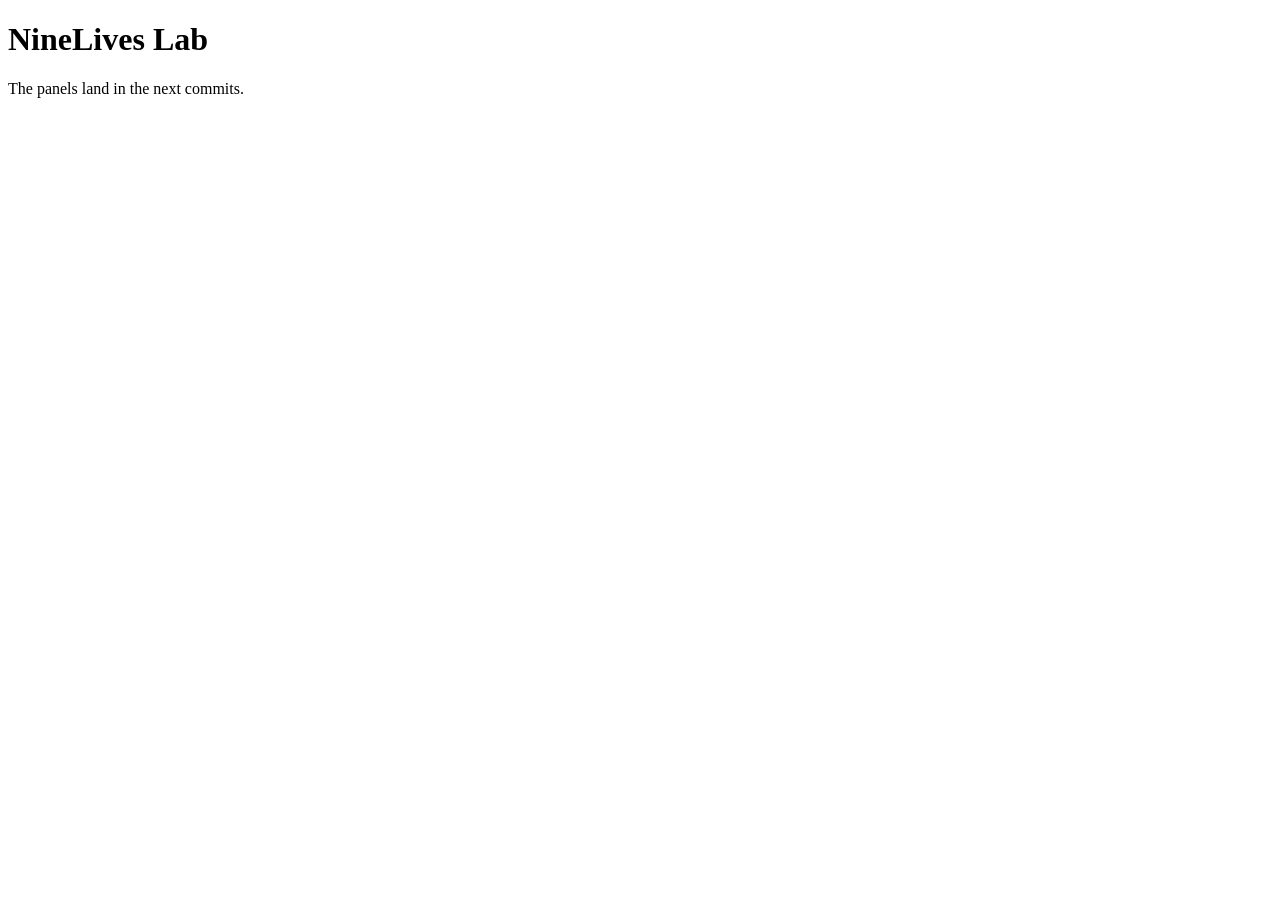
==== scripts/nlui/web/index.html @ b344335b "feat(nlui): loopback-only server with token, Host and Origin checks NineLives Lab starts here: a Go " ====
<!doctype html>
<html lang="en">
<head>
<meta charset="utf-8">
<meta name="viewport" content="width=device-width, initial-scale=1">
<title>NineLives Lab</title>
</head>
<body>
<h1>NineLives Lab</h1>
<p>The panels land in the next commits.</p>
</body>
</html>
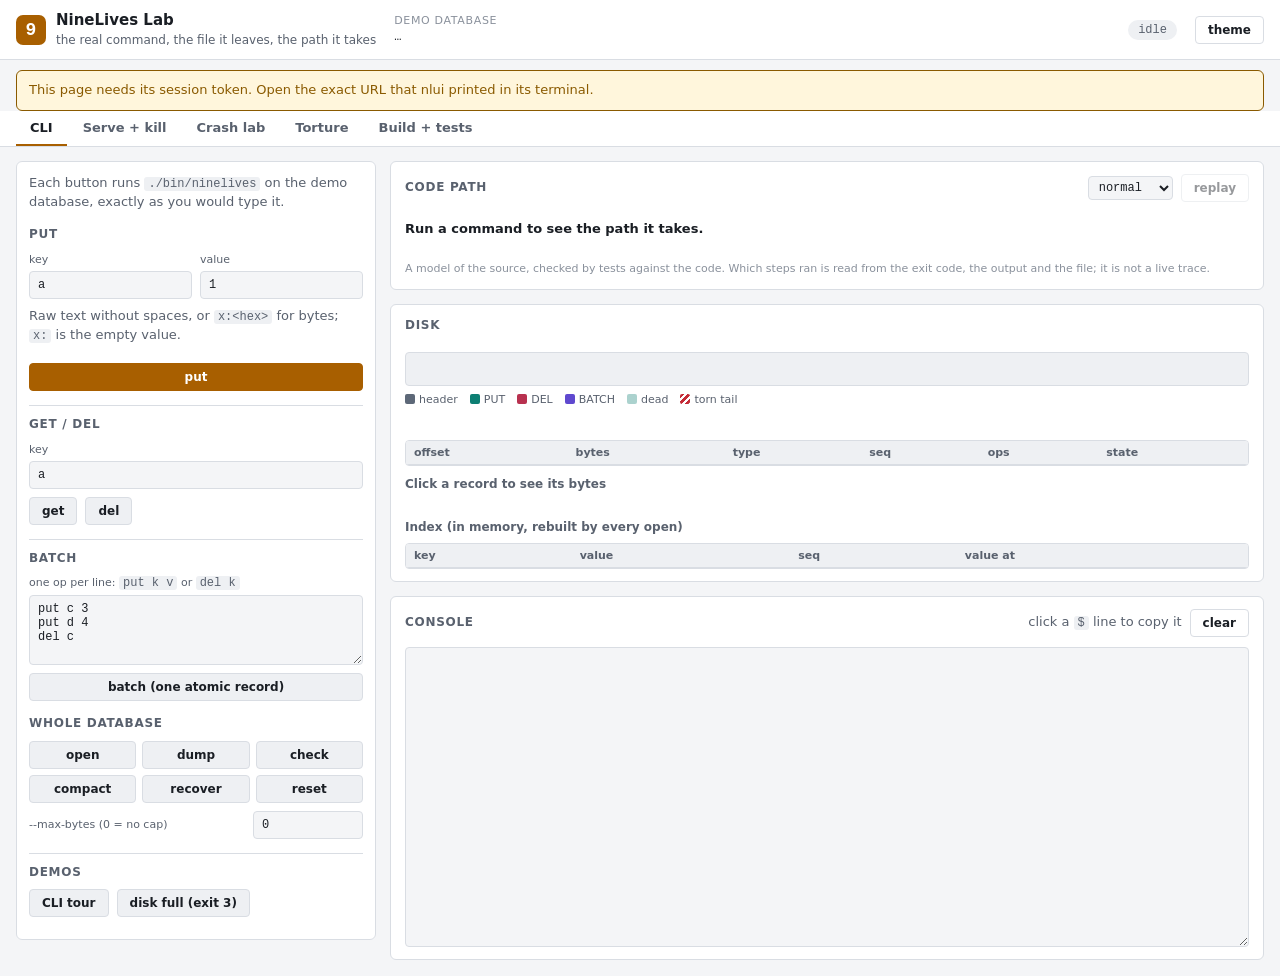
==== commit 56253273: "feat(nlui/web): the lab page: panels, code-path replay, disk view One page, plain JS and CSS, no ext" ====
--- a/scripts/nlui/web/index.html
+++ b/scripts/nlui/web/index.html
@@ -3,10 +3,263 @@
 <head>
 <meta charset="utf-8">
 <meta name="viewport" content="width=device-width, initial-scale=1">
+<meta name="color-scheme" content="light dark">
 <title>NineLives Lab</title>
+<link rel="icon" href="data:,">
+<link rel="stylesheet" href="style.css">
+<script src="app.js" defer></script>
 </head>
 <body>
-<h1>NineLives Lab</h1>
-<p>The panels land in the next commits.</p>
+<header class="top">
+  <div class="brand">
+    <span class="logo" aria-hidden="true">9</span>
+    <div>
+      <h1>NineLives Lab</h1>
+      <p>the real command, the file it leaves, the path it takes</p>
+    </div>
+  </div>
+  <div class="dbinfo">
+    <span class="label">demo database</span>
+    <code id="dbpath">…</code>
+  </div>
+  <div id="bins" class="bins" aria-label="Built binaries"></div>
+  <div class="statusbox">
+    <span id="status" class="pill" role="status" aria-live="polite">idle</span>
+    <button id="stop" class="btn danger" type="button" hidden>Stop</button>
+  </div>
+  <button id="theme" class="btn ghost" type="button" title="Switch between light and dark">theme</button>
+</header>
+
+<div id="banner" class="banner" role="alert" hidden></div>
+
+<nav class="tabs" role="tablist" aria-label="Panels">
+  <button role="tab" type="button" id="tab-cli" aria-controls="p-cli" aria-selected="true" data-stage="db">CLI</button>
+  <button role="tab" type="button" id="tab-serve" aria-controls="p-serve" aria-selected="false" tabindex="-1" data-stage="db">Serve + kill</button>
+  <button role="tab" type="button" id="tab-crash" aria-controls="p-crash" aria-selected="false" tabindex="-1" data-stage="db">Crash lab</button>
+  <button role="tab" type="button" id="tab-torture" aria-controls="p-torture" aria-selected="false" tabindex="-1" data-stage="torture">Torture</button>
+  <button role="tab" type="button" id="tab-tests" aria-controls="p-tests" aria-selected="false" tabindex="-1" data-stage="tests">Build + tests</button>
+</nav>
+
+<main class="layout">
+  <section class="controls" aria-label="Controls">
+
+    <div id="p-cli" role="tabpanel" aria-labelledby="tab-cli" class="panel">
+      <p class="hint">Each button runs <code>./bin/ninelives</code> on the demo database, exactly as you would type it.</p>
+      <form class="group" id="f-put">
+        <h2>put</h2>
+        <div class="row">
+          <label class="field"><span>key</span><input name="key" value="a" autocomplete="off" spellcheck="false" required></label>
+          <label class="field"><span>value</span><input name="value" value="1" autocomplete="off" spellcheck="false" required></label>
+        </div>
+        <p class="hint">Raw text without spaces, or <code>x:&lt;hex&gt;</code> for bytes; <code>x:</code> is the empty value.</p>
+        <button class="btn primary" data-act="put">put</button>
+      </form>
+      <form class="group" id="f-key">
+        <h2>get / del</h2>
+        <label class="field"><span>key</span><input name="key" value="a" autocomplete="off" spellcheck="false" required></label>
+        <div class="row">
+          <button class="btn" data-act="get" value="get">get</button>
+          <button class="btn" data-act="del" value="del">del</button>
+        </div>
+      </form>
+      <form class="group" id="f-batch">
+        <h2>batch</h2>
+        <label class="field"><span>one op per line: <code>put k v</code> or <code>del k</code></span>
+          <textarea name="ops" rows="4" spellcheck="false">put c 3
+put d 4
+del c</textarea></label>
+        <button class="btn" data-act="batch">batch (one atomic record)</button>
+      </form>
+      <div class="group">
+        <h2>whole database</h2>
+        <div class="grid3">
+          <button class="btn" type="button" data-act="open">open</button>
+          <button class="btn" type="button" data-act="dump">dump</button>
+          <button class="btn" type="button" data-act="check">check</button>
+          <button class="btn" type="button" data-act="compact">compact</button>
+          <button class="btn" type="button" data-act="recover">recover</button>
+          <button class="btn" type="button" data-act="reset">reset</button>
+        </div>
+        <label class="field inline"><span>--max-bytes (0 = no cap)</span><input id="maxbytes" type="number" min="0" step="1" value="0" inputmode="numeric"></label>
+      </div>
+      <div class="group">
+        <h2>demos</h2>
+        <div class="row">
+          <button class="btn" type="button" data-act="cli-tour">CLI tour</button>
+          <button class="btn" type="button" data-act="disk-full">disk full (exit 3)</button>
+        </div>
+      </div>
+    </div>
+
+    <div id="p-serve" role="tabpanel" aria-labelledby="tab-serve" class="panel" hidden>
+      <p class="hint">The judge's part: start <code>serve</code>, type requests, then kill it for real and recover.</p>
+      <div class="group">
+        <div class="row">
+          <button class="btn primary" type="button" id="serve-start" data-act="serve">start serve</button>
+          <button class="btn danger" type="button" id="serve-kill" disabled>SIGKILL</button>
+          <button class="btn" type="button" id="serve-eof" disabled>close stdin</button>
+        </div>
+        <label class="field inline"><span>--max-bytes (0 = no cap)</span><input id="serve-max" type="number" min="0" step="1" value="0" inputmode="numeric"></label>
+      </div>
+      <form class="group" id="f-serve">
+        <h2>request</h2>
+        <label class="field"><span>Enter sends, Shift+Enter adds a line (a batch block goes in one write)</span>
+          <textarea id="serve-line" rows="3" spellcheck="false" disabled>put a 1</textarea></label>
+        <div class="chips" id="serve-templates">
+          <button type="button" class="chip" data-tpl="put a 1">put</button>
+          <button type="button" class="chip" data-tpl="get a">get</button>
+          <button type="button" class="chip" data-tpl="del a">del</button>
+          <button type="button" class="chip" data-tpl="batch 2&#10;put b 2&#10;del a">batch 2</button>
+          <button type="button" class="chip" data-tpl="compact">compact</button>
+          <button type="button" class="chip" data-tpl="stats">stats</button>
+          <button type="button" class="chip" data-tpl="@1:500 put w1 hello">@1:500 prefix</button>
+        </div>
+        <button class="btn primary" id="serve-send" disabled>send</button>
+      </form>
+      <div class="group grow">
+        <h2>requests</h2>
+        <div class="tablewrap">
+          <table class="data" id="serve-reqs">
+            <thead><tr><th>op id</th><th>request</th><th>reply</th></tr></thead>
+            <tbody></tbody>
+          </table>
+        </div>
+        <button class="btn" type="button" data-act="recover" id="serve-recover">recover (open, check, dump)</button>
+      </div>
+    </div>
+
+    <div id="p-crash" role="tabpanel" aria-labelledby="tab-crash" class="panel" hidden>
+      <p class="hint">Each scenario commits <code>base 0</code>, arms <code>NINELIVES_CRASH_AT</code> so the process SIGKILLs itself at that line, then recovers. It passes if the final <code>check</code> says OK and <code>base</code> survived.</p>
+      <div class="row">
+        <button class="btn primary" type="button" id="crash-all" data-act="crash-all">run all 14</button>
+      </div>
+      <div id="crash-list" class="crashlist"></div>
+    </div>
+
+    <div id="p-torture" role="tabpanel" aria-labelledby="tab-torture" class="panel" hidden>
+      <p class="hint"><code>./bin/torture</code> SIGKILLs serve at a random millisecond, recovers, and checks the dump against its own oracle of ACKs.</p>
+      <form class="group" id="f-torture">
+        <label class="field"><span>mode</span><select name="mode" id="t-mode"></select></label>
+        <div class="row">
+          <label class="field"><span>seed (empty = random)</span><input name="seed" inputmode="numeric" autocomplete="off" placeholder="random"></label>
+          <label class="field"><span>iterations</span><input name="iters" type="number" min="1" max="100000" value="100"></label>
+        </div>
+        <label class="field inline"><span>--max-bytes (0 = mode default)</span><input name="max" type="number" min="0" value="0"></label>
+        <button class="btn primary" data-act="torture">run torture</button>
+      </form>
+      <div class="group">
+        <h2>more</h2>
+        <div class="row">
+          <button class="btn" type="button" data-act="torture-all">every mode (about 5 min)</button>
+          <button class="btn" type="button" data-act="selftest">oracle self-test</button>
+        </div>
+      </div>
+    </div>
+
+    <div id="p-tests" role="tabpanel" aria-labelledby="tab-tests" class="panel" hidden>
+      <p class="hint">The build and the Go test suites, with their real output.</p>
+      <div class="group">
+        <div class="grid2" id="tests-list"></div>
+      </div>
+    </div>
+  </section>
+
+  <section class="stage">
+    <div id="stage-db" class="stagegrid">
+      <article class="card" id="codepath" aria-labelledby="cp-title">
+        <header class="cardhead">
+          <h2 id="cp-title">Code path</h2>
+          <div class="cardtools">
+            <label class="mini"><span class="sr">animation speed</span>
+              <select id="speed">
+                <option value="380">slow</option>
+                <option value="110" selected>normal</option>
+                <option value="0">instant</option>
+              </select>
+            </label>
+            <button class="btn ghost" type="button" id="replay" disabled>replay</button>
+          </div>
+        </header>
+        <div class="steppick" id="steppick" role="listbox" aria-label="Steps of the last run"></div>
+        <p class="tracesum" id="tracesum">Run a command to see the path it takes.</p>
+        <div class="trace" id="trace"></div>
+        <p class="footnote">A model of the source, checked by tests against the code. Which steps ran is read from the exit code, the output and the file; it is not a live trace.</p>
+      </article>
+
+      <article class="card" id="disk" aria-labelledby="disk-title">
+        <header class="cardhead">
+          <h2 id="disk-title">Disk</h2>
+          <span class="muted" id="disk-when"></span>
+        </header>
+        <div class="disksum" id="disksum"></div>
+        <div class="filebar" id="filebar" aria-label="The file, byte for byte to scale"></div>
+        <div class="legend">
+          <span class="lg hdr">header</span><span class="lg put">PUT</span><span class="lg del">DEL</span><span class="lg batch">BATCH</span><span class="lg dead">dead</span><span class="lg torn">torn tail</span>
+        </div>
+        <p class="diff" id="diff"></p>
+        <div class="tablewrap records">
+          <table class="data" id="records">
+            <thead><tr><th>offset</th><th>bytes</th><th>type</th><th>seq</th><th>ops</th><th>state</th></tr></thead>
+            <tbody></tbody>
+          </table>
+        </div>
+        <section class="hex" id="hex" aria-label="Bytes of the selected record">
+          <h3 id="hex-title">Click a record to see its bytes</h3>
+          <div class="hexlegend" id="hexlegend"></div>
+          <div class="hexgrid" id="hexgrid"></div>
+        </section>
+        <h3>Index (in memory, rebuilt by every open)</h3>
+        <div class="tablewrap index">
+          <table class="data" id="index">
+            <thead><tr><th>key</th><th>value</th><th>seq</th><th>value at</th></tr></thead>
+            <tbody></tbody>
+          </table>
+        </div>
+      </article>
+    </div>
+
+    <div id="stage-torture" class="stagegrid single" hidden>
+      <article class="card" aria-labelledby="tt-title">
+        <header class="cardhead">
+          <h2 id="tt-title">Torture</h2>
+          <span class="muted" id="t-run"></span>
+        </header>
+        <div class="verdict" id="t-verdict">No run yet.</div>
+        <div class="progress" aria-hidden="true"><div class="bar" id="t-bar"></div></div>
+        <div class="tiles" id="t-tiles"></div>
+        <h3>One iteration</h3>
+        <ol class="cycle" id="t-cycle"></ol>
+        <div class="charts">
+          <figure><figcaption>acked ops per iteration</figcaption><svg id="t-acked" class="chart" viewBox="0 0 100 40" preserveAspectRatio="none" role="img" aria-label="acked ops per iteration"></svg></figure>
+          <figure><figcaption>kill delay after READY (ms)</figcaption><svg id="t-delay" class="chart" viewBox="0 0 100 40" preserveAspectRatio="none" role="img" aria-label="kill delay per iteration"></svg></figure>
+        </div>
+        <div class="tablewrap rows">
+          <table class="data" id="t-rows">
+            <thead><tr><th>iter</th><th>delay</th><th>sent</th><th>acked</th><th>err</th><th>in flight</th><th>keys</th><th>recovery</th><th>note</th></tr></thead>
+            <tbody></tbody>
+          </table>
+        </div>
+      </article>
+    </div>
+
+    <div id="stage-tests" class="stagegrid single" hidden>
+      <article class="card" aria-labelledby="job-title">
+        <header class="cardhead"><h2 id="job-title">Steps</h2><span class="muted" id="job-sum"></span></header>
+        <ol class="jobsteps" id="jobsteps"></ol>
+      </article>
+    </div>
+
+    <article class="card console" aria-labelledby="con-title">
+      <header class="cardhead">
+        <h2 id="con-title">Console</h2>
+        <div class="cardtools">
+          <span class="muted">click a <code>$</code> line to copy it</span>
+          <button class="btn ghost" type="button" id="con-clear">clear</button>
+        </div>
+      </header>
+      <div id="console" class="con" role="log" aria-live="polite" tabindex="0"></div>
+    </article>
+  </section>
+</main>
 </body>
 </html>
--- a/scripts/nlui/web/style.css
+++ b/scripts/nlui/web/style.css
@@ -0,0 +1,310 @@
+/* NineLives Lab. System fonts only: the page must work with Wi-Fi off. */
+:root {
+  --bg: #f4f5f7; --panel: #ffffff; --panel2: #eef0f3; --line: #d9dde3; --text: #1a1e24;
+  --muted: #59616e; --faint: #8a919c; --accent: #a85f00; --accent-bg: #fff3e0;
+  --ok: #18773a; --ok-bg: #e6f4ea; --bad: #c42b36; --bad-bg: #fdecee; --warn: #8a5a00; --warn-bg: #fff6dc;
+  --put: #0d7f73; --del: #b8314f; --batch: #5f49cf; --hdr: #5d6878; --torn: #c42b36;
+  --f-crc: #a85f00; --f-len: #1f63c4; --f-type: #5f49cf; --f-seq: #0d7f73; --f-meta: #6b7380; --f-key: #18773a; --f-val: #1a1e24;
+  --mono: ui-monospace, "SF Mono", "JetBrains Mono", "Cascadia Mono", Menlo, Consolas, monospace;
+  --sans: system-ui, -apple-system, "Segoe UI", Roboto, "Noto Sans", sans-serif;
+  --r: 6px;
+  color-scheme: light;
+}
+@media (prefers-color-scheme: dark) {
+  :root:not([data-theme="light"]) {
+    --bg: #0d0f12; --panel: #14171c; --panel2: #1a1e24; --line: #272c34; --text: #e4e7eb;
+    --muted: #98a0ad; --faint: #646c79; --accent: #f2a33a; --accent-bg: #2a2012;
+    --ok: #46c06a; --ok-bg: #12261a; --bad: #ff6b72; --bad-bg: #2d1518; --warn: #e3b341; --warn-bg: #2a2310;
+    --put: #36c2b1; --del: #f07390; --batch: #9d8cff; --hdr: #8592a5; --torn: #ff6b72;
+    --f-crc: #f2a33a; --f-len: #6aa8ff; --f-type: #9d8cff; --f-seq: #36c2b1; --f-meta: #8a93a1; --f-key: #6fd38c; --f-val: #e4e7eb;
+    color-scheme: dark;
+  }
+}
+:root[data-theme="dark"] {
+  --bg: #0d0f12; --panel: #14171c; --panel2: #1a1e24; --line: #272c34; --text: #e4e7eb;
+  --muted: #98a0ad; --faint: #646c79; --accent: #f2a33a; --accent-bg: #2a2012;
+  --ok: #46c06a; --ok-bg: #12261a; --bad: #ff6b72; --bad-bg: #2d1518; --warn: #e3b341; --warn-bg: #2a2310;
+  --put: #36c2b1; --del: #f07390; --batch: #9d8cff; --hdr: #8592a5; --torn: #ff6b72;
+  --f-crc: #f2a33a; --f-len: #6aa8ff; --f-type: #9d8cff; --f-seq: #36c2b1; --f-meta: #8a93a1; --f-key: #6fd38c; --f-val: #e4e7eb;
+  color-scheme: dark;
+}
+
+* { box-sizing: border-box; }
+[hidden] { display: none !important; } /* author display rules must not show hidden panels */
+html, body { margin: 0; }
+body { background: var(--bg); color: var(--text); font: 13px/1.45 var(--sans); min-height: 100vh; }
+code, .mono, input, textarea, select, .con, .hexgrid, table.data td { font-family: var(--mono); }
+code { font-size: 12px; background: var(--panel2); padding: 0 4px; border-radius: 3px; }
+h1, h2, h3 { margin: 0; font-weight: 600; letter-spacing: 0; }
+h2 { font-size: 12px; text-transform: uppercase; letter-spacing: .06em; color: var(--muted); }
+h3 { font-size: 12px; color: var(--muted); margin: 14px 0 6px; }
+.sr { position: absolute; width: 1px; height: 1px; overflow: hidden; clip: rect(0 0 0 0); white-space: nowrap; }
+.muted { color: var(--muted); }
+.hint { color: var(--muted); margin: 0 0 10px; }
+:focus-visible { outline: 2px solid var(--accent); outline-offset: 2px; }
+
+/* top bar */
+.top { display: flex; align-items: center; gap: 18px; padding: 10px 16px; background: var(--panel); border-bottom: 1px solid var(--line); flex-wrap: wrap; }
+.brand { display: flex; align-items: center; gap: 10px; }
+.brand h1 { font-size: 15px; }
+.brand p { margin: 0; color: var(--muted); font-size: 12px; }
+.logo { display: grid; place-items: center; width: 30px; height: 30px; border-radius: 7px; background: var(--accent); color: var(--panel); font: 700 18px var(--mono); }
+.dbinfo { display: flex; flex-direction: column; min-width: 0; flex: 1 1 260px; }
+.dbinfo .label { font-size: 11px; color: var(--faint); text-transform: uppercase; letter-spacing: .06em; }
+.dbinfo code { background: none; padding: 0; overflow: hidden; text-overflow: ellipsis; white-space: nowrap; }
+.bins { display: flex; gap: 6px; flex-wrap: wrap; }
+.bin { font: 11px var(--mono); padding: 2px 7px; border-radius: 99px; border: 1px solid var(--line); color: var(--muted); }
+.bin.ok::before { content: "✓ "; color: var(--ok); }
+.bin.missing { color: var(--bad); border-color: var(--bad); }
+.bin.missing::before { content: "✗ "; }
+.statusbox { display: flex; align-items: center; gap: 8px; }
+.pill { font: 12px var(--mono); padding: 3px 10px; border-radius: 99px; background: var(--panel2); color: var(--muted); max-width: 340px; overflow: hidden; text-overflow: ellipsis; white-space: nowrap; }
+.pill.run { background: var(--accent-bg); color: var(--accent); }
+.pill.run::before { content: "● "; animation: blink 1s steps(2) infinite; }
+.pill.ok { background: var(--ok-bg); color: var(--ok); }
+.pill.bad { background: var(--bad-bg); color: var(--bad); }
+@keyframes blink { 50% { opacity: .25; } }
+.banner { margin: 10px 16px 0; padding: 10px 12px; border-radius: var(--r); background: var(--warn-bg); color: var(--warn); border: 1px solid var(--warn); }
+
+/* tabs */
+.tabs { display: flex; gap: 2px; padding: 0 16px; border-bottom: 1px solid var(--line); background: var(--panel); overflow-x: auto; }
+.tabs [role="tab"] { background: none; border: 0; border-bottom: 2px solid transparent; padding: 9px 14px; color: var(--muted); font: 600 13px var(--sans); cursor: pointer; white-space: nowrap; }
+.tabs [role="tab"][aria-selected="true"] { color: var(--text); border-bottom-color: var(--accent); }
+.tabs [role="tab"]:hover { color: var(--text); }
+
+/* layout */
+.layout { display: grid; grid-template-columns: minmax(300px, 360px) minmax(0, 1fr); gap: 14px; padding: 14px 16px 16px; align-items: start; }
+.controls { position: sticky; top: 10px; max-height: calc(100vh - 20px); overflow: auto; background: var(--panel); border: 1px solid var(--line); border-radius: var(--r); padding: 12px; }
+.panel { display: flex; flex-direction: column; gap: 4px; }
+.group { border-top: 1px solid var(--line); padding: 10px 0; display: flex; flex-direction: column; gap: 8px; margin: 0; }
+.group:first-of-type { border-top: 0; padding-top: 0; }
+.row { display: flex; gap: 8px; flex-wrap: wrap; align-items: end; }
+.row > .field { flex: 1 1 120px; }
+.grid2, .grid3 { display: grid; gap: 6px; }
+.grid2 { grid-template-columns: 1fr 1fr; }
+.grid3 { grid-template-columns: repeat(3, 1fr); }
+.field { display: flex; flex-direction: column; gap: 3px; min-width: 0; }
+.field > span { font-size: 11px; color: var(--muted); }
+.field.inline { flex-direction: row; align-items: center; justify-content: space-between; gap: 8px; }
+.field.inline input { width: 110px; }
+input, textarea, select { background: var(--bg); color: var(--text); border: 1px solid var(--line); border-radius: 4px; padding: 6px 8px; font-size: 12px; width: 100%; min-width: 0; }
+textarea { resize: vertical; }
+input:disabled, textarea:disabled { opacity: .55; }
+.btn { font: 600 12px var(--sans); padding: 6px 12px; border-radius: 4px; border: 1px solid var(--line); background: var(--panel2); color: var(--text); cursor: pointer; white-space: nowrap; }
+.btn:hover:not(:disabled) { border-color: var(--muted); }
+.btn:disabled { opacity: .45; cursor: not-allowed; }
+.btn.primary { background: var(--accent); border-color: var(--accent); color: var(--panel); }
+.btn.danger { background: var(--bad); border-color: var(--bad); color: #fff; }
+.btn.ghost { background: none; }
+.btn.icon { font-size: 16px; padding: 3px 9px; }
+.chips { display: flex; flex-wrap: wrap; gap: 5px; }
+.chip { font: 11px var(--mono); padding: 3px 8px; border-radius: 99px; border: 1px solid var(--line); background: var(--panel2); color: var(--text); cursor: pointer; }
+.chip:hover:not(:disabled) { border-color: var(--accent); }
+.chip[aria-selected="true"] { border-color: var(--accent); background: var(--accent-bg); color: var(--accent); }
+.chip.ok::before { content: "✓ "; color: var(--ok); }
+.chip.bad::before { content: "✗ "; color: var(--bad); }
+.chip.killed::before { content: "⚡ "; color: var(--bad); }
+
+/* stage */
+.stage { display: flex; flex-direction: column; gap: 14px; min-width: 0; }
+.stagegrid { display: grid; grid-template-columns: minmax(0, 1fr) minmax(0, 1.15fr); gap: 14px; align-items: start; }
+.stagegrid.single { grid-template-columns: minmax(0, 1fr); }
+.card { background: var(--panel); border: 1px solid var(--line); border-radius: var(--r); padding: 12px 14px; min-width: 0; }
+.cardhead { display: flex; align-items: center; justify-content: space-between; gap: 10px; margin-bottom: 10px; flex-wrap: wrap; }
+.cardtools { display: flex; gap: 8px; align-items: center; }
+.cardtools select { width: auto; padding: 3px 6px; }
+.footnote { color: var(--faint); font-size: 11px; margin: 12px 0 0; }
+
+/* code path */
+.steppick { display: flex; flex-wrap: wrap; gap: 5px; margin-bottom: 8px; }
+.tracesum { margin: 0 0 10px; font-weight: 600; }
+.tracesum.killed { color: var(--bad); }
+.tracesum.refused, .tracesum.corrupt { color: var(--warn); }
+.trace { display: flex; flex-direction: column; gap: 10px; }
+.seg { border: 1px solid var(--line); border-radius: var(--r); padding: 8px 10px 4px; }
+.seghead { display: flex; align-items: baseline; gap: 8px; margin-bottom: 4px; }
+.seghead strong { font-size: 12px; }
+.segnote { color: var(--muted); font-size: 12px; margin: 0 0 6px; }
+.badge { font: 600 10px var(--mono); text-transform: uppercase; letter-spacing: .05em; padding: 1px 6px; border-radius: 3px; background: var(--panel2); color: var(--muted); }
+.badge.done { background: var(--ok-bg); color: var(--ok); }
+.badge.killed, .badge.failed { background: var(--bad-bg); color: var(--bad); }
+.badge.refused, .badge.corrupt, .badge.missed, .badge.cancelled { background: var(--warn-bg); color: var(--warn); }
+.nodes { list-style: none; margin: 0; padding: 0; }
+.node { display: grid; grid-template-columns: 20px minmax(0, 1fr); gap: 8px; padding: 3px 0; position: relative; transition: opacity .2s; }
+.node::before { content: ""; position: absolute; left: 9px; top: 18px; bottom: -4px; width: 2px; background: var(--line); }
+.node:last-child::before { display: none; }
+.mark { width: 20px; height: 20px; border-radius: 50%; border: 2px solid var(--line); background: var(--panel); display: grid; place-items: center; font: 700 11px var(--mono); color: var(--panel); z-index: 1; transition: background .15s, border-color .15s; }
+.ntitle { font-size: 12px; }
+.nwhere { font: 11px var(--mono); color: var(--faint); }
+.nnote { margin: 4px 0 2px; padding: 6px 8px; border-radius: 4px; font-size: 12px; background: var(--bad-bg); color: var(--text); border-left: 3px solid var(--bad); }
+.node.pending { opacity: .35; }
+.node.done .mark { background: var(--ok); border-color: var(--ok); }
+.node.done .mark::after { content: "✓"; }
+.node.active .mark { border-color: var(--accent); box-shadow: 0 0 0 4px var(--accent-bg); }
+.node.off { opacity: .35; }
+.node.off .ntitle::after { content: "  (not taken)"; color: var(--faint); }
+.node.skipped { opacity: .45; }
+.node.skipped .ntitle::after { content: "  (not run)"; color: var(--faint); }
+.node.notrun { opacity: .3; }
+.node.refused .mark, .node.corrupt .mark { background: var(--warn); border-color: var(--warn); }
+.node.refused .mark::after, .node.corrupt .mark::after { content: "!"; }
+.node.failed .mark { background: var(--bad); border-color: var(--bad); }
+.node.failed .mark::after { content: "✗"; }
+.node.crash { padding: 1px 0; }
+.node.crash .mark { width: 14px; height: 14px; margin: 3px; border-radius: 3px; transform: rotate(45deg); }
+.node.crash .ntitle { font: 11px var(--mono); color: var(--faint); }
+.node.crash.passed .mark { border-color: var(--faint); }
+.node.crash.killed .mark { background: var(--bad); border-color: var(--bad); }
+.node.crash.killed .ntitle { color: var(--bad); font-weight: 700; }
+.node.crash.killed .ntitle::after { content: "  SIGKILL here"; }
+.node.crash .nwhere, .node.crash .nnote { display: none; }
+.node.crash.killed .nwhere, .node.crash.killed .nnote { display: block; }
+
+/* disk */
+.disksum { display: flex; flex-wrap: wrap; gap: 6px; margin-bottom: 8px; }
+.stat { font: 11px var(--mono); padding: 2px 7px; border-radius: 3px; background: var(--panel2); color: var(--muted); }
+.stat b { color: var(--text); font-weight: 600; }
+.stat.warn { background: var(--warn-bg); color: var(--warn); }
+.stat.bad { background: var(--bad-bg); color: var(--bad); }
+.filebar { display: flex; height: 34px; border: 1px solid var(--line); border-radius: 4px; overflow: hidden; background: var(--panel2); }
+.filebar .seg-b { min-width: 3px; border-right: 1px solid var(--panel); cursor: pointer; position: relative; transition: filter .15s; }
+.filebar .seg-b:hover { filter: brightness(1.2); }
+.filebar .seg-b.sel { outline: 2px solid var(--text); outline-offset: -2px; z-index: 1; }
+.filebar .new { animation: pop 1.2s ease-out; }
+@keyframes pop { from { filter: brightness(1.8); } to { filter: none; } }
+.filebar .empty { flex: 1; display: grid; place-items: center; color: var(--faint); font-size: 12px; }
+.b-hdr { background: var(--hdr); }
+.b-PUT { background: var(--put); }
+.b-DEL { background: var(--del); }
+.b-BATCH { background: var(--batch); }
+.b-dead { opacity: .35; }
+.b-torn { background: repeating-linear-gradient(135deg, var(--torn) 0 5px, transparent 5px 9px); }
+.legend { display: flex; flex-wrap: wrap; gap: 12px; margin: 6px 0; font-size: 11px; color: var(--muted); }
+.lg::before { content: ""; display: inline-block; width: 10px; height: 10px; border-radius: 2px; margin-right: 4px; vertical-align: -1px; }
+.lg.hdr::before { background: var(--hdr); }
+.lg.put::before { background: var(--put); }
+.lg.del::before { background: var(--del); }
+.lg.batch::before { background: var(--batch); }
+.lg.dead::before { background: var(--put); opacity: .35; }
+.lg.torn::before { background: repeating-linear-gradient(135deg, var(--torn) 0 3px, transparent 3px 5px); }
+.diff { margin: 4px 0 8px; font-size: 12px; color: var(--accent); min-height: 18px; }
+.tablewrap { overflow: auto; border: 1px solid var(--line); border-radius: 4px; }
+.tablewrap.records { max-height: 260px; }
+.tablewrap.index { max-height: 200px; }
+.tablewrap.rows { max-height: 320px; margin-top: 12px; }
+#p-serve .tablewrap { max-height: 280px; }
+table.data { width: 100%; border-collapse: collapse; font-size: 12px; }
+table.data th { position: sticky; top: 0; background: var(--panel2); text-align: left; font: 600 11px var(--sans); color: var(--muted); padding: 5px 8px; border-bottom: 1px solid var(--line); white-space: nowrap; }
+table.data td { padding: 4px 8px; border-bottom: 1px solid var(--line); vertical-align: top; white-space: nowrap; max-width: 280px; overflow: hidden; text-overflow: ellipsis; font-size: 12px; }
+table.data tr:last-child td { border-bottom: 0; }
+table.data tbody tr.click { cursor: pointer; }
+table.data tbody tr.click:hover td { background: var(--panel2); }
+table.data tr.sel td { background: var(--accent-bg); }
+table.data tr.new td:first-child { box-shadow: inset 3px 0 var(--accent); }
+table.data tr.dead td { color: var(--faint); }
+table.data tr.tornrow td { color: var(--bad); white-space: normal; }
+.t { font: 600 10px var(--mono); padding: 1px 5px; border-radius: 3px; color: var(--panel); }
+.t.PUT { background: var(--put); }
+.t.DEL { background: var(--del); }
+.t.BATCH { background: var(--batch); }
+.t.HDR { background: var(--hdr); }
+.st { font: 11px var(--mono); }
+.st.waiting { color: var(--accent); }
+.st.waiting::before { content: "… "; }
+.st.ack, .st.val, .st.notfound, .st.stats { color: var(--ok); }
+.st.err { color: var(--warn); }
+.st.inflight { color: var(--bad); font-weight: 700; }
+
+/* hex */
+.hex { margin-top: 10px; }
+.hex h3 { margin-top: 0; }
+.hexlegend { display: flex; flex-wrap: wrap; gap: 4px 10px; font-size: 11px; margin-bottom: 6px; }
+.hexgrid { font-size: 12px; line-height: 1.6; overflow-x: auto; }
+.hexrow { display: flex; gap: 10px; white-space: pre; }
+.hexoff { color: var(--faint); min-width: 7ch; }
+.hexbytes { display: grid; grid-template-columns: repeat(16, 2.4ch); }
+.hexasc { color: var(--faint); }
+.f-crc { color: var(--f-crc); font-weight: 700; }
+.f-len { color: var(--f-len); }
+.f-type, .f-op, .f-cnt { color: var(--f-type); font-weight: 700; }
+.f-seq { color: var(--f-seq); }
+.f-meta { color: var(--f-meta); }
+.f-key { color: var(--f-key); font-weight: 700; }
+.f-val { color: var(--f-val); }
+.f-torn { color: var(--bad); text-decoration: line-through; }
+.f-pad { color: var(--faint); }
+
+/* torture */
+.verdict { padding: 10px 12px; border-radius: var(--r); background: var(--panel2); font-weight: 600; margin-bottom: 10px; white-space: pre-wrap; word-break: break-word; }
+.verdict.run { background: var(--accent-bg); color: var(--accent); }
+.verdict.pass { background: var(--ok-bg); color: var(--ok); }
+.verdict.fail { background: var(--bad-bg); color: var(--bad); }
+.verdict code { display: block; margin-top: 6px; color: var(--text); background: var(--panel); padding: 6px; cursor: copy; }
+.progress { height: 6px; border-radius: 3px; background: var(--panel2); overflow: hidden; margin-bottom: 12px; }
+.progress .bar { height: 100%; width: 0; background: var(--accent); transition: width .2s; }
+.tiles { display: grid; grid-template-columns: repeat(auto-fit, minmax(120px, 1fr)); gap: 8px; }
+.tile { background: var(--panel2); border-radius: var(--r); padding: 8px 10px; }
+.tile .k { font-size: 11px; color: var(--muted); }
+.tile .v { font: 600 18px var(--mono); }
+.cycle { list-style: none; display: flex; flex-wrap: wrap; gap: 4px; padding: 0; margin: 0 0 12px; counter-reset: c; }
+.cycle li { flex: 1 1 110px; background: var(--panel2); border-radius: 4px; padding: 6px 8px; border-top: 3px solid var(--line); transition: border-color .15s, background .15s; }
+.cycle li .k { font-size: 11px; color: var(--muted); }
+.cycle li .v { font: 12px var(--mono); }
+.cycle li.on { border-top-color: var(--accent); background: var(--accent-bg); }
+.cycle li.kill.on { border-top-color: var(--bad); background: var(--bad-bg); }
+.cycle li.pass.on { border-top-color: var(--ok); background: var(--ok-bg); }
+.charts { display: grid; grid-template-columns: 1fr 1fr; gap: 12px; }
+figure { margin: 0; }
+figcaption { font-size: 11px; color: var(--muted); margin-bottom: 4px; }
+.chart { width: 100%; height: 90px; background: var(--panel2); border-radius: 4px; display: block; }
+.chart .b1 { fill: var(--put); }
+.chart .b2 { fill: var(--accent); }
+
+/* tests */
+.jobsteps { list-style: none; margin: 0; padding: 0; display: flex; flex-direction: column; gap: 6px; }
+.jobsteps li { display: grid; grid-template-columns: 22px minmax(0, 1fr) auto; gap: 8px; align-items: baseline; padding: 6px 8px; border-radius: 4px; background: var(--panel2); }
+.jobsteps .ic { font: 700 13px var(--mono); }
+.jobsteps .run .ic { color: var(--accent); }
+.jobsteps .ok .ic { color: var(--ok); }
+.jobsteps .bad .ic { color: var(--bad); }
+.jobsteps code { background: none; padding: 0; color: var(--muted); display: block; overflow: hidden; text-overflow: ellipsis; white-space: nowrap; }
+.jobsteps .ex { font: 11px var(--mono); color: var(--muted); }
+
+/* crash lab */
+.crashlist { display: flex; flex-direction: column; gap: 10px; margin-top: 10px; }
+.crashgroup h2 { margin-bottom: 4px; }
+.crashitem { display: grid; grid-template-columns: minmax(0, 1fr) auto; gap: 4px 8px; align-items: center; padding: 6px 8px; border-radius: 4px; background: var(--panel2); margin-bottom: 4px; }
+.crashitem .name { font: 600 12px var(--mono); }
+.crashitem .where { grid-column: 1; font: 11px var(--mono); color: var(--faint); }
+.crashitem .res { grid-column: 1 / -1; font-size: 11px; }
+.crashitem .res.ok { color: var(--ok); }
+.crashitem .res.bad { color: var(--bad); }
+.crashitem button { grid-row: 1 / span 2; grid-column: 2; }
+
+/* console */
+.con { height: 300px; overflow: auto; background: var(--bg); border: 1px solid var(--line); border-radius: 4px; padding: 6px 8px; font-size: 12px; line-height: 1.5; resize: vertical; }
+.cblock { margin-bottom: 8px; }
+.ctitle { color: var(--muted); font: 600 11px var(--sans); text-transform: uppercase; letter-spacing: .05em; margin-top: 4px; }
+.ccmd { color: var(--accent); cursor: copy; white-space: pre-wrap; word-break: break-all; }
+.ccmd::before { content: "$ "; color: var(--faint); }
+.ccmd.copied::after { content: "  copied"; color: var(--ok); }
+.cline { white-space: pre-wrap; word-break: break-all; }
+.cline.stderr { color: var(--warn); }
+.cline.note { color: var(--faint); }
+.cexit { font: 11px var(--mono); }
+.cexit.ok { color: var(--ok); }
+.cexit.bad { color: var(--bad); }
+.cjob { border-top: 1px dashed var(--line); margin: 6px 0 4px; padding-top: 6px; font-weight: 600; color: var(--text); font-family: var(--sans); }
+.cerr { color: var(--bad); }
+
+@media (max-width: 1280px) {
+  .stagegrid { grid-template-columns: minmax(0, 1fr); }
+}
+@media (max-width: 820px) {
+  .layout { grid-template-columns: minmax(0, 1fr); }
+  .controls { position: static; max-height: none; }
+  .charts { grid-template-columns: 1fr; }
+}
+@media (prefers-reduced-motion: reduce) {
+  *, *::before, *::after { animation: none !important; transition: none !important; }
+}
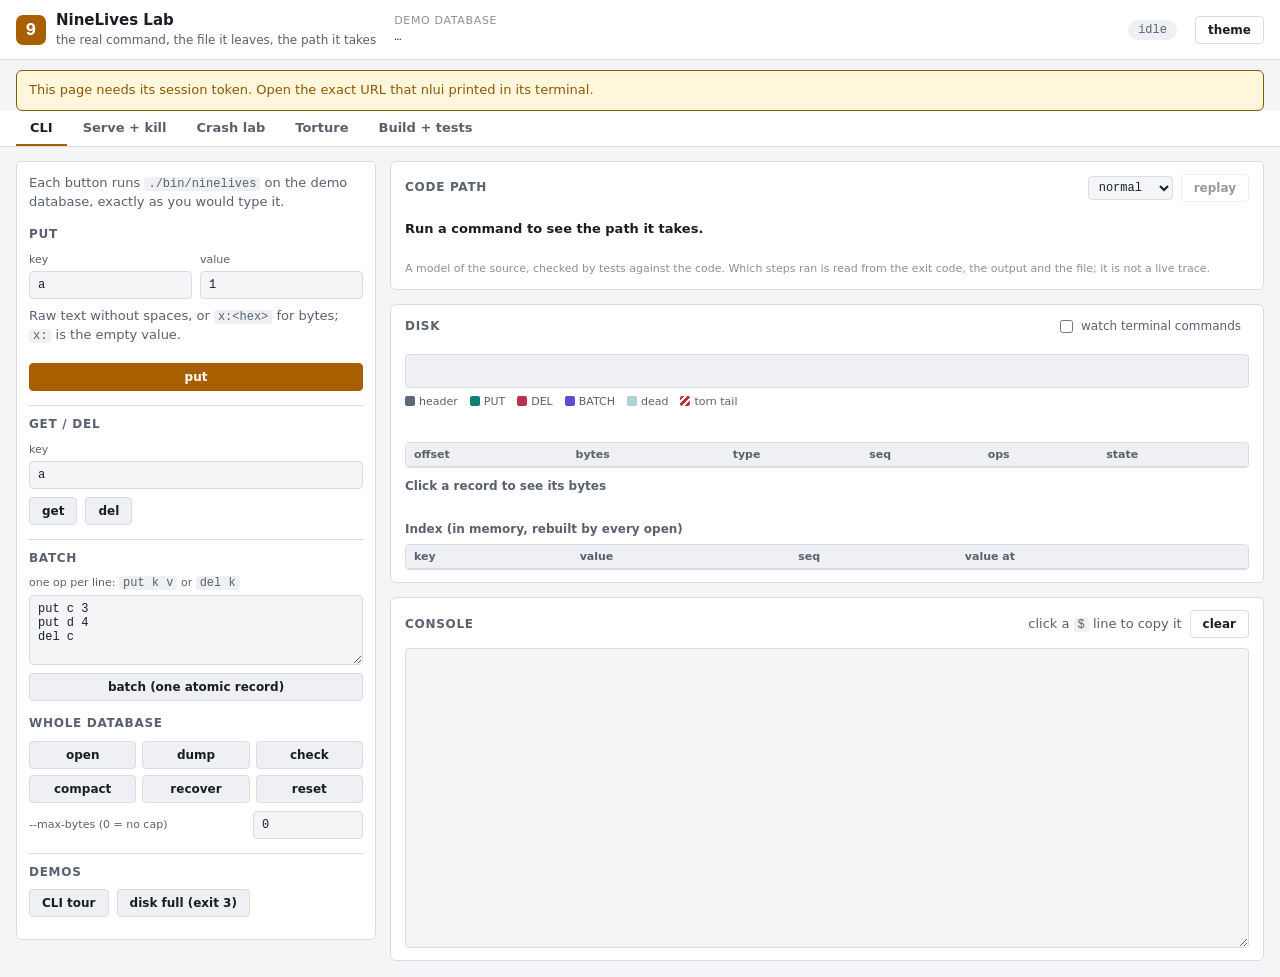
==== commit f3a23596: "feat(nlui/web): watch terminal commands from the Disk card A "watch terminal commands" switch on the" ====
--- a/scripts/nlui/web/index.html
+++ b/scripts/nlui/web/index.html
@@ -189,8 +189,12 @@
       <article class="card" id="disk" aria-labelledby="disk-title">
         <header class="cardhead">
           <h2 id="disk-title">Disk</h2>
-          <span class="muted" id="disk-when"></span>
+          <div class="cardtools">
+            <label class="watch" title="Follow this file while you run ./bin/ninelives in your own terminal"><input type="checkbox" id="watch"> watch terminal commands</label>
+            <span class="muted" id="disk-when"></span>
+          </div>
         </header>
+        <p class="watchhint" id="watchhint" hidden>Watching. Run commands on this file in any terminal, for example (click to copy):<br><code id="watchcmd" role="button" tabindex="0"></code><br>The code path is then inferred from what changed in the file: nlui cannot see the command itself.</p>
         <div class="disksum" id="disksum"></div>
         <div class="filebar" id="filebar" aria-label="The file, byte for byte to scale"></div>
         <div class="legend">
--- a/scripts/nlui/web/style.css
+++ b/scripts/nlui/web/style.css
@@ -113,6 +113,10 @@
 .cardhead { display: flex; align-items: center; justify-content: space-between; gap: 10px; margin-bottom: 10px; flex-wrap: wrap; }
 .cardtools { display: flex; gap: 8px; align-items: center; }
 .cardtools select { width: auto; padding: 3px 6px; }
+.watch { display: flex; align-items: center; gap: 5px; font-size: 12px; color: var(--muted); cursor: pointer; }
+.watch input { width: auto; accent-color: var(--accent); }
+.watchhint { margin: 0 0 10px; padding: 8px 10px; border-radius: 4px; background: var(--accent-bg); font-size: 12px; }
+.watchhint code { cursor: copy; word-break: break-all; }
 .footnote { color: var(--faint); font-size: 11px; margin: 12px 0 0; }
 
 /* code path */
